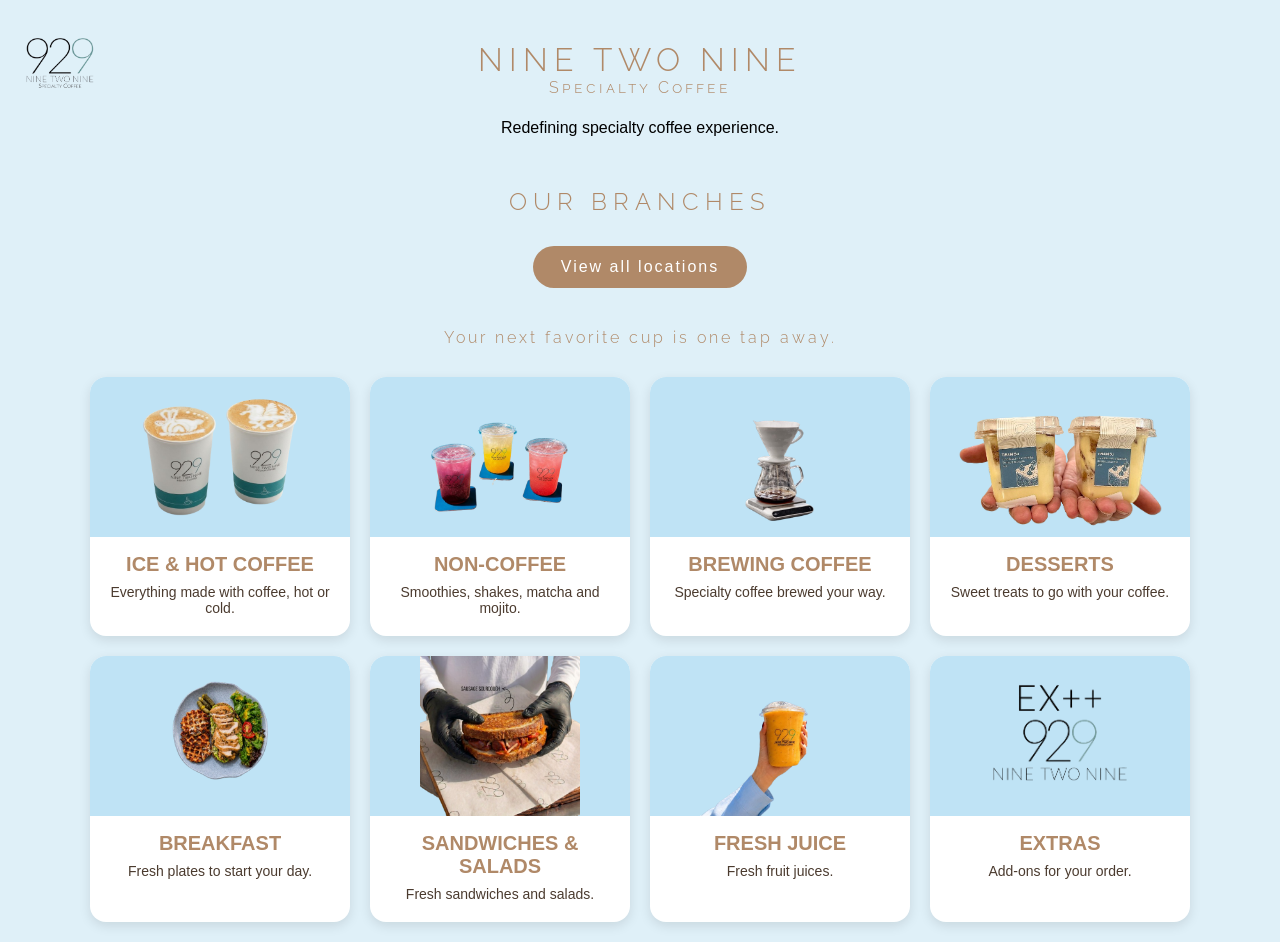
==== index.html @ 9c375739 "Add files via upload" ====
<!DOCTYPE html>
<html lang="en">
<head>
  <meta charset="UTF-8">
  <meta name="viewport" content="width=device-width, initial-scale=1">
  <title>NINE TWO NINE SPECIALTY COFFEE</title>
    <link rel="icon" type="image/png" href="logs.png">
    <link href="https://fonts.googleapis.com/css2?family=Raleway:wght@300&display=swap" rel="stylesheet">
</head>
    <style>
    body {
        
      font-family: Arial, sans-serif;
      margin: 0;
      padding: 20px;
      background: #dff0f8;
      text-align: center;
    }
          h1 {
      color: #b08968;
      font-family: 'Raleway', Arial, sans-serif;
      font-weight: 300;
      letter-spacing: 6px;
    }
          .cards {
      display: flex;
      justify-content: center;
      gap: 20px;
      flex-wrap: wrap;
      margin-top: 30px;
    }
    .card {
      width: 260px;
      background: #ffffff;
      border-radius: 16px;
      overflow: hidden;
      text-decoration: none;
      color: #4b3b2f;
      box-shadow: 0 4px 12px rgba(0, 0, 0, 0.1);
    }
    .card-img {
      height: 160px;
      background: #bfe3f5;
    }
    .card h2 {
      color: #b08968;
      margin: 16px 12px 8px;
      font-size: 20px;
    }
    .card p {
      margin: 0 12px 20px;
      font-size: 14px;
    }
          .card {
      transition: transform 0.3s, box-shadow 0.3s;
    }
    .card:hover {
      transform: translateY(-8px);
      box-shadow: 0 10px 20px rgba(0, 0, 0, 0.15);
    }
          .card-img img {
      width: 100%;
      height: 100%;
      object-fit: contain;
    }
          .card {
      overflow: visible;
    }
    .card-img {
      border-radius: 16px 16px 0 0;
    }
    .card-img img {
      transition: transform 0.4s;
    }
    .card:hover .card-img img {
      transform: translateY(-18px) scale(1.15);
    }
          .logo {
      position: absolute;
      top: 20px;
      left: 20px;
      width: 80px;
    }
          @media (max-width: 600px) {
      .logo {
        position: static;
        display: block;
        margin: 0 auto 10px;
        width: 70px;
      }
    }
          h1 span {
      display: block;
      font-size: 0.5em;
      letter-spacing: 3px;
      font-variant: small-caps;
    }
          .menu {
      max-width: 500px;
      margin: 30px auto;
      background: #ffffff;
      border-radius: 16px;
      padding: 10px 24px;
      text-align: left;
      box-shadow: 0 4px 12px rgba(0, 0, 0, 0.1);
    }
    .item {
      display: flex;
      justify-content: space-between;
      padding: 14px 0;
      border-bottom: 1px solid #dff0f8;
      color: #4b3b2f;
    }
    .item:last-child {
      border-bottom: none;
    }
    .price {
      color: #b08968;
      font-weight: bold;
    }
          .branches {
      margin: 50px 0 20px;
    }
    .branches h2 {
      color: #b08968;
      font-family: 'Raleway', Arial, sans-serif;
      font-weight: 300;
      letter-spacing: 6px;
    }
    .branch-btn {
      display: inline-block;
      margin-top: 10px;
      padding: 12px 28px;
      background: #b08968;
      color: #ffffff;
      border-radius: 30px;
      text-decoration: none;
      letter-spacing: 2px;
      transition: transform 0.3s, box-shadow 0.3s;
    }
    .branch-btn:hover {
      transform: translateY(-4px);
      box-shadow: 0 8px 16px rgba(0, 0, 0, 0.15);
    }
          @keyframes domino {
      0% {
        opacity: 0;
        transform: translateX(-60px) rotate(-12deg);
      }
      60% {
        opacity: 1;
        transform: translateX(8px) rotate(3deg);
      }
      100% {
        opacity: 1;
        transform: translateX(0) rotate(0);
      }
    }
    .card {
      animation: domino 0.6s ease-out backwards;
    }
    .card:nth-child(1) { animation-delay: 0.1s; }
    .card:nth-child(2) { animation-delay: 0.22s; }
    .card:nth-child(3) { animation-delay: 0.34s; }
    .card:nth-child(4) { animation-delay: 0.46s; }
    .card:nth-child(5) { animation-delay: 0.58s; }
    .card:nth-child(6) { animation-delay: 0.7s; }
    .card:nth-child(7) { animation-delay: 0.82s; }
    .card:nth-child(8) { animation-delay: 0.94s; }
          @keyframes float {
      0%, 100% {
        translate: 0 0;
      }
      50% {
        translate: 0 -6px;
      }
    }
    .card-img img {
      animation: float 4s ease-in-out infinite;
    }
    .card:nth-child(2n) .card-img img {
      animation-delay: -1.3s;
    }
    .card:nth-child(3n) .card-img img {
      animation-delay: -2.6s;
    }
    @media (prefers-reduced-motion: reduce) {
      .card,
      .card-img img {
        animation: none;
      }
    }
          .tagline {
      margin: 40px 0 30px;
      font-family: 'Raleway', Arial, sans-serif;
      font-weight: 300;
      letter-spacing: 3px;
      color: #b08968;
    }
      a.back {
      display: inline-block;
      width: 40px;
      height: 40px;
      line-height: 38px;
      border: 1px solid rgba(255, 255, 255, 0.6);
      border-radius: 50%;
      font-size: 20px;
      text-decoration: none;
      transition: background 0.25s, transform 0.25s;
    }
    a.back:hover {
      background: rgba(255, 255, 255, 0.15);
      transform: translateX(-3px);
    }
  </style>
<body>
  <img class="logo" src="logs.png" alt="Nine Two Nine logo">
    <h1>NINE TWO NINE <span>Specialty Coffee</span></h1>
  <p>Redefining specialty coffee experience.</p>
    <div class="branches">
    <h2>OUR BRANCHES</h2>
    <a class="branch-btn" href="https://linktr.ee/ninetwoninecoffee?fbclid=PAZXh0bgNhZW0CMTEAcGRvZgJzcnRjBmFwcF9pZA85MzY2MTk3NDMzOTI0NTkAAafG1BdqvD1J3SyTo_1fYsrTcseIObPBnXzQQXuR_GKLSE5sHmEHX1Xi2uf-zQ_aem_JhxexWujphHl6RNaAd-nwQ" target="_blank" rel="noopener">View all locations</a>
  </div>
    <p class="tagline">Your next favorite cup is one tap away.</p>
</body>
    <div class="cards">
        <a class="card" href="coffee.html">
           <div class="card-img">
        <img src="Classics.png" alt="Ice and Hot Coffee">
      </div>
      <h2>ICE &amp; HOT COFFEE</h2>
         
      <p>Everything made with coffee, hot or cold.</p>
    </a>
                 <a class="card" href="noncoffee.html">
      <div class="card-img">
        <img src="non-coffee.png" alt="Non-Coffee">
      </div>
      <h2>NON-COFFEE</h2>
      <p>Smoothies, shakes, matcha and mojito.</p>
    </a>
            <a class="card" href="brewing.html">
      <div class="card-img">
        <img src="brewing.png" alt="Brewing Coffee">
      </div>
      <h2>BREWING COFFEE</h2>
      <p>Specialty coffee brewed your way.</p>
    </a>
        <a class="card" href="desserts.html">
      <div class="card-img">
        <img src="IMG_4605.png" alt="Desserts">
      </div>
      <h2>DESSERTS</h2>
      <p>Sweet treats to go with your coffee.</p>
    </a>
    </a>
        
            <a class="card" href="breakfast.html">
      <div class="card-img">
        <img src="breakfast.png" alt="Breakfast">
      </div>
      <h2>BREAKFAST</h2>
      <p>Fresh plates to start your day.</p>
    </a>
        <a class="card" href="sandwiches.html">
      <div class="card-img">
        <img src="hotdog.png" alt="Sandwiches and Salads">
      </div>
      <h2>SANDWICHES &amp; SALADS</h2>
      <p>Fresh sandwiches and salads.</p>
    </a>
        <a class="card" href="juice.html">
      <div class="card-img">
        <img src="juice.png" alt="Fresh Juice">
      </div>
      <h2>FRESH JUICE</h2>
      <p>Fresh fruit juices.</p>
    </a>
        <a class="card" href="extras.html">
      <div class="card-img">
        <img src="EX.png" alt="Extras">
      </div>
      <h2>EXTRAS</h2>
      <p>Add-ons for your order.</p>
    </a>
  </div>
</html>
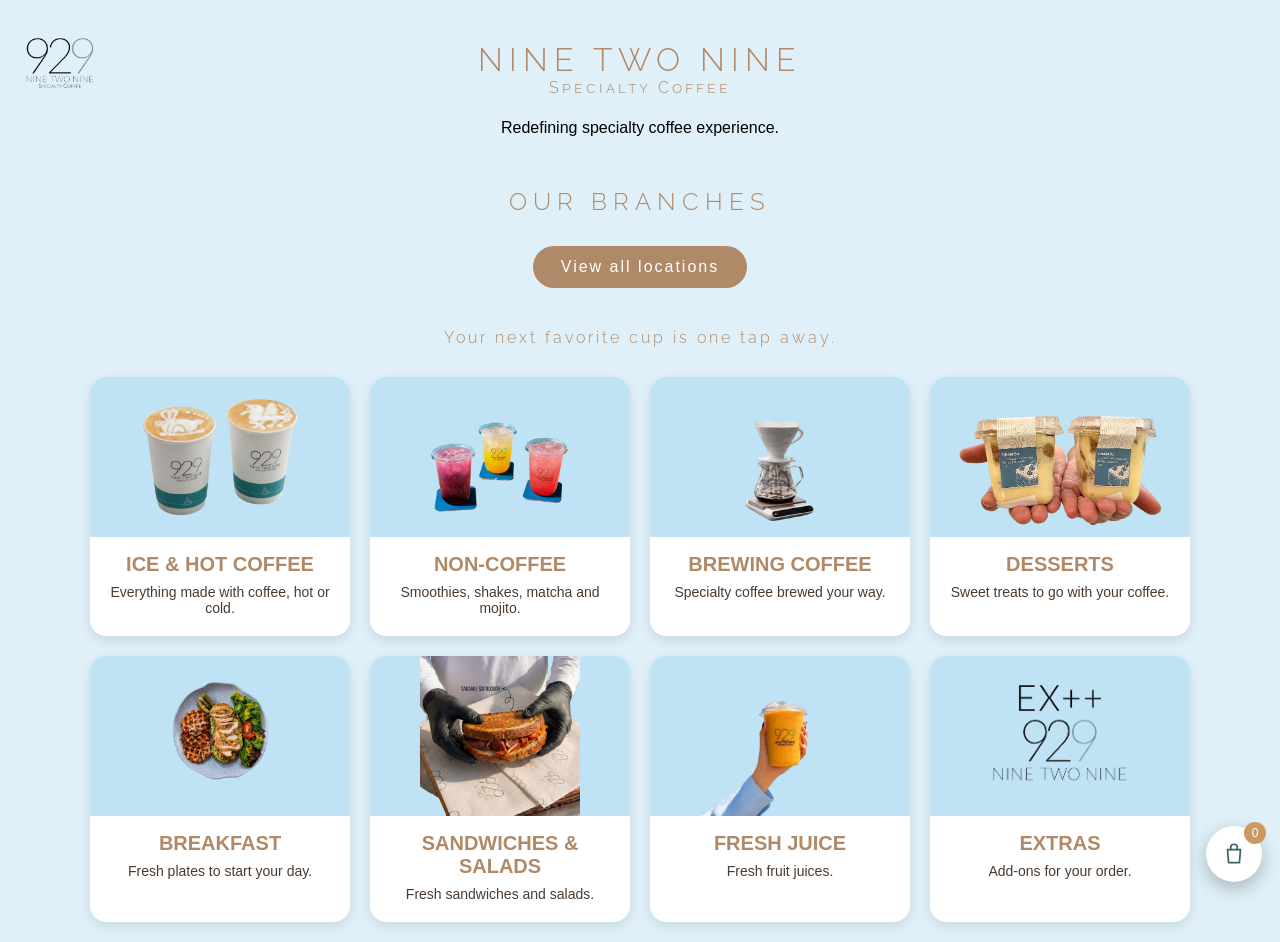
==== commit ab9c596e: "i'am adding shop basket" ====
--- a/index.html
+++ b/index.html
@@ -222,7 +222,7 @@
     <a class="branch-btn" href="https://linktr.ee/ninetwoninecoffee?fbclid=PAZXh0bgNhZW0CMTEAcGRvZgJzcnRjBmFwcF9pZA85MzY2MTk3NDMzOTI0NTkAAafG1BdqvD1J3SyTo_1fYsrTcseIObPBnXzQQXuR_GKLSE5sHmEHX1Xi2uf-zQ_aem_JhxexWujphHl6RNaAd-nwQ" target="_blank" rel="noopener">View all locations</a>
   </div>
     <p class="tagline">Your next favorite cup is one tap away.</p>
-</body>
+<script src="cart.js"></script></body>
     <div class="cards">
         <a class="card" href="coffee.html">
            <div class="card-img">
